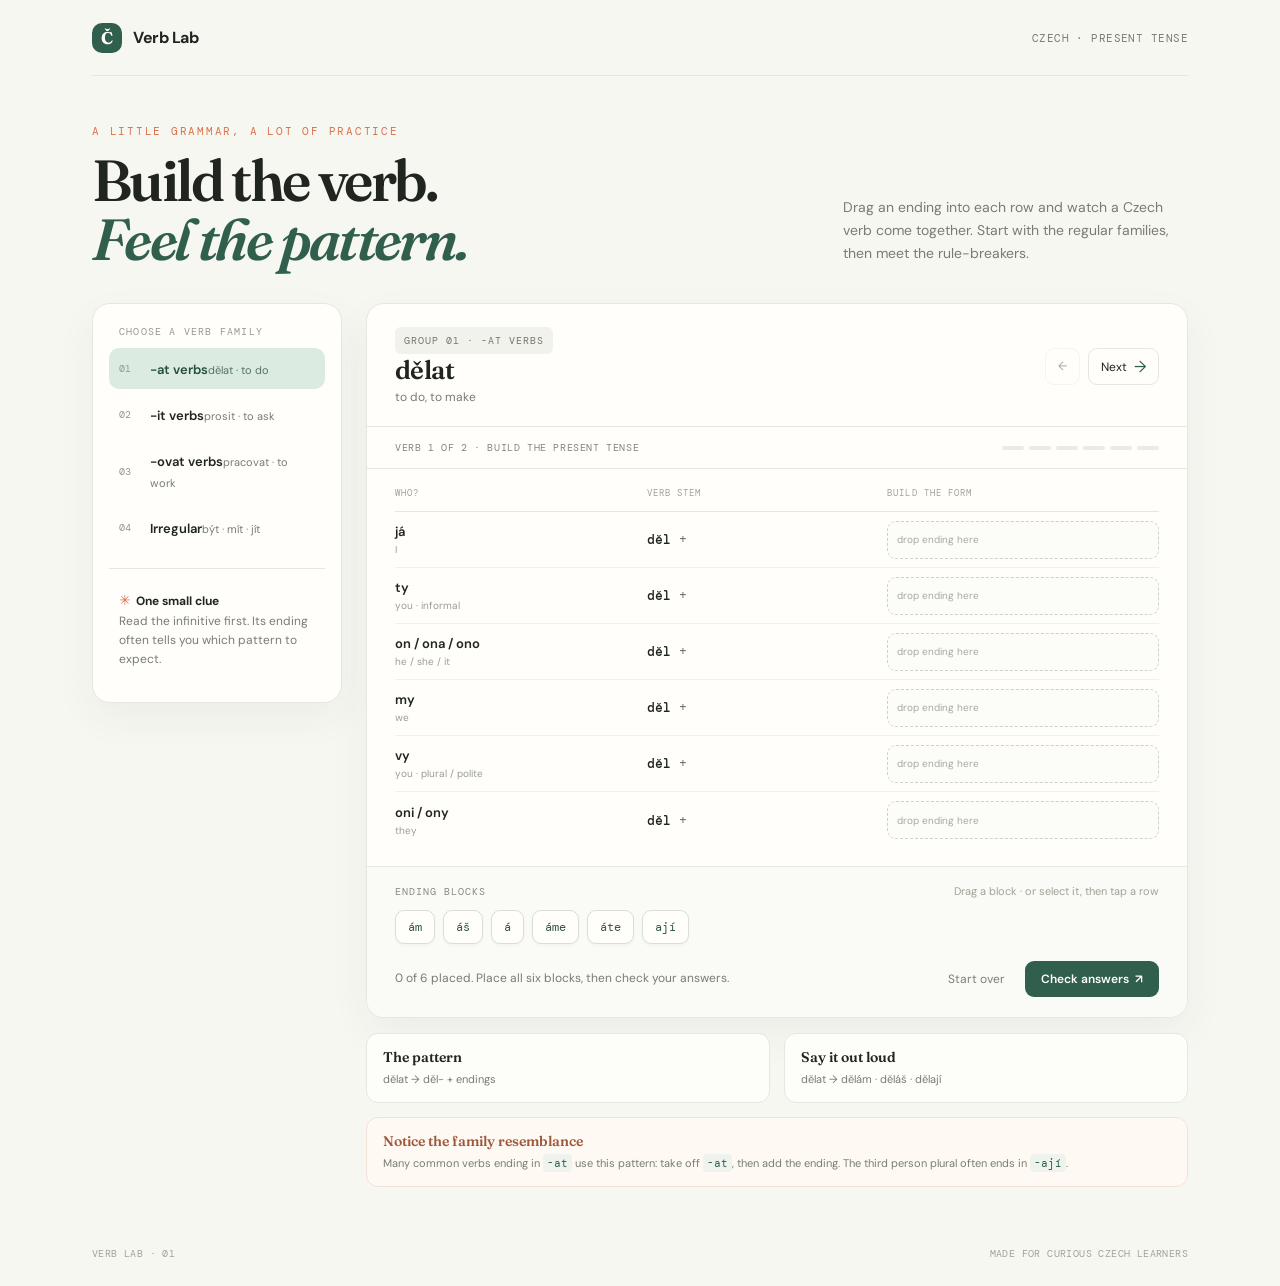
==== index.html @ 91a4bc8f "Add interactive Czech verb lab" ====
<!doctype html>
<html lang="en">
<head>
<meta charset="utf-8" />
<meta name="viewport" content="width=device-width, initial-scale=1" />
<meta name="description" content="Learn Czech verb conjugation by matching movable endings to their verbs." />
<title>Czech Verb Lab — Build the verb</title>
<style>
@import url('https://fonts.googleapis.com/css2?family=DM+Mono:wght@400;500&family=DM+Sans:wght@400;500;600;700&family=Fraunces:opsz,wght@9..144,600;9..144,700&display=swap');
:root{--ink:#202520;--muted:#777d73;--paper:#f7f7f1;--white:#fffefa;--line:#e6e8df;--green:#315f4d;--green2:#dcebe1;--orange:#d9724e;--orange-light:#f7e6dc;--yellow:#f1c56a;--shadow:0 15px 40px #24382a0d;--mono:'DM Mono',monospace;--sans:'DM Sans',sans-serif;--serif:'Fraunces',serif}
*{box-sizing:border-box}body{margin:0;background:var(--paper);color:var(--ink);font-family:var(--sans);min-height:100vh}button{font:inherit;color:inherit}.shell{max-width:1180px;margin:auto;padding:0 42px}.topbar{height:76px;border-bottom:1px solid var(--line);display:flex;align-items:center;justify-content:space-between}.brand{display:flex;align-items:center;gap:11px;font-weight:700;letter-spacing:-.03em}.brand-mark{width:30px;height:30px;border-radius:10px;background:var(--green);color:#fff;display:grid;place-items:center;font-family:var(--serif);font-size:17px}.topnote{font:11px var(--mono);color:var(--muted);letter-spacing:.04em}.hero{padding:48px 0 34px;display:flex;align-items:end;justify-content:space-between;gap:36px}.eyebrow{color:var(--orange);font:11px var(--mono);text-transform:uppercase;letter-spacing:.16em;margin:0 0 13px}.hero h1{font:600 clamp(36px,5vw,58px)/1.02 var(--serif);letter-spacing:-.045em;margin:0;max-width:620px}.hero h1 em{color:var(--green);font-style:italic}.hero-copy{color:var(--muted);line-height:1.65;max-width:345px;margin:0 0 4px;font-size:14px}.workspace{display:grid;grid-template-columns:250px minmax(0,1fr);gap:24px;padding-bottom:60px}.sidebar,.practice{background:var(--white);border:1px solid var(--line);border-radius:18px;box-shadow:var(--shadow)}.sidebar{padding:21px 16px;align-self:start}.section-label{font:10px var(--mono);text-transform:uppercase;letter-spacing:.12em;color:#969a90;padding:0 10px;margin:0 0 10px}.group-list{display:grid;gap:5px}.group-btn{border:0;background:transparent;text-align:left;padding:10px;border-radius:10px;display:flex;gap:11px;align-items:center;cursor:pointer;transition:.18s}.group-btn:hover{background:#f5f6f0}.group-btn.active{background:var(--green2);color:#254d3b}.group-index{font:10px var(--mono);color:#92988d;width:20px}.group-title{font-size:13px;font-weight:600}.group-sub{font-size:11px;color:var(--muted);margin-top:2px}.group-btn.active .group-sub{color:#557565}.side-rule{height:1px;background:var(--line);margin:20px 0}.side-tip{padding:0 10px;color:var(--muted);font-size:12px;line-height:1.6}.side-tip strong{color:var(--ink)}.side-tip .tip-icon{font-size:14px;color:var(--orange);margin-right:5px}.practice{overflow:hidden}.practice-head{padding:23px 28px 21px;border-bottom:1px solid var(--line);display:flex;align-items:center;justify-content:space-between;gap:20px}.verb-meta{display:flex;align-items:center;gap:11px}.verb-pill{font:10px var(--mono);text-transform:uppercase;letter-spacing:.1em;background:#f2f2ec;padding:7px 9px;border-radius:6px;color:#71786c}.verb-title{font:600 26px var(--serif);letter-spacing:-.02em}.verb-gloss{color:var(--muted);font-size:12px;margin-top:3px}.verb-buttons{display:flex;gap:8px}.icon-btn{height:37px;padding:0 12px;border:1px solid var(--line);background:transparent;border-radius:9px;cursor:pointer;font-size:12px;transition:.16s}.icon-btn:hover{border-color:#afb9ac;background:#fbfcf7}.icon-btn .arrow{font-size:16px;vertical-align:-1px;margin-left:4px;color:var(--green)}.progress-row{padding:14px 28px;display:flex;align-items:center;justify-content:space-between;border-bottom:1px solid var(--line)}.progress-copy{font:10px var(--mono);color:#82877d;letter-spacing:.06em;text-transform:uppercase}.progress{display:flex;gap:5px}.progress i{width:22px;height:4px;border-radius:4px;background:#e9ebe4}.progress i.done{background:#6b9a7b}.table-area{padding:5px 28px 18px}.table-head,.conj-row{display:grid;grid-template-columns:1.05fr 1fr 1.2fr;align-items:center;gap:14px}.table-head{height:38px;font:9px var(--mono);text-transform:uppercase;letter-spacing:.12em;color:#a0a398;border-bottom:1px solid var(--line)}.conj-row{min-height:56px;border-bottom:1px solid #f0f1eb}.conj-row:last-child{border-bottom:0}.pronoun{font-size:13px;font-weight:600}.pronoun small{display:block;font-size:10px;color:#9a9e93;font-weight:400;margin-top:3px}.stem{font:13px var(--mono);color:#6d766c}.stem b{color:var(--ink);font-weight:500}.dropzone{height:38px;min-width:112px;border:1px dashed #cdd3c9;border-radius:9px;display:flex;align-items:center;padding:0 9px;gap:1px;transition:.16s;background:#fcfcf8}.dropzone.hover{background:#eef5ef;border-color:var(--green);border-style:solid}.dropzone.filled{border-style:solid;background:#edf4ee;border-color:#b7cdbb}.dropzone.right{background:#e9f4e9;border-color:#80ad87}.dropzone.wrong{background:#fff0e9;border-color:#d98b70;animation:shake .22s}@keyframes shake{25%{transform:translateX(-3px)}75%{transform:translateX(3px)}}.dropzone .answer{font:13px var(--mono);color:var(--green);white-space:nowrap}.dropzone .hint{font-size:10px;color:#a6aa9f}.dropzone .prefix{font:13px var(--mono);color:#6d766c}.tile-area{padding:17px 28px 20px;background:#fafaf6;border-top:1px solid var(--line)}.tile-head{display:flex;justify-content:space-between;align-items:center;margin-bottom:12px}.tile-title{font:10px var(--mono);letter-spacing:.1em;text-transform:uppercase;color:#858a80}.tile-instruction{font-size:11px;color:#a0a398}.tiles{display:flex;flex-wrap:wrap;gap:8px}.tile{border:1px solid #d9dfd5;background:var(--white);border-radius:9px;padding:8px 12px;font:12px var(--mono);color:#365845;cursor:grab;box-shadow:0 2px 3px #283b2808;transition:transform .15s,border .15s,background .15s;user-select:none;touch-action:manipulation}.tile:hover{transform:translateY(-2px);border-color:#9bb59f}.tile:active{cursor:grabbing}.tile.selected{outline:2px solid var(--green);outline-offset:2px}.tile.used{opacity:.3;cursor:default;transform:none}.controls{display:flex;align-items:center;justify-content:space-between;gap:15px;margin-top:17px}.status{font-size:12px;color:var(--muted);min-height:18px}.status.good{color:#39744c}.status.bad{color:#bc6547}.control-buttons{display:flex;gap:8px}.text-btn{border:0;background:transparent;padding:9px 12px;color:#7a8076;font-size:12px;cursor:pointer}.text-btn:hover{color:var(--ink)}.primary-btn{border:0;background:var(--green);color:white;padding:10px 16px;border-radius:9px;font-size:12px;font-weight:600;cursor:pointer;transition:.16s}.primary-btn:hover{background:#254d3b;transform:translateY(-1px)}.lesson{display:grid;grid-template-columns:1fr 1fr;gap:14px;margin-top:15px}.lesson-card{border:1px solid var(--line);border-radius:12px;padding:14px 16px;background:#fdfdf9}.lesson-card h3{font:600 14px var(--serif);margin:0 0 5px}.lesson-card p{font-size:11px;line-height:1.55;color:var(--muted);margin:0}.lesson-card code{font:11px var(--mono);color:var(--green);background:#eef3ed;padding:2px 4px;border-radius:4px}.lesson-card.wide{grid-column:1/-1;background:#fff9f4;border-color:#f1e2d7}.lesson-card.wide h3{color:#9e593c}.footer{padding:0 0 26px;display:flex;justify-content:space-between;color:#a0a398;font:10px var(--mono);letter-spacing:.04em}.toast{position:fixed;bottom:22px;left:50%;transform:translate(-50%,20px);background:#263b2e;color:white;border-radius:10px;padding:12px 16px;font-size:12px;opacity:0;pointer-events:none;transition:.22s;box-shadow:0 8px 25px #17231b25}.toast.show{opacity:1;transform:translate(-50%,0)}
@media(max-width:850px){.shell{padding:0 22px}.workspace{grid-template-columns:1fr}.sidebar{padding:14px 14px}.group-list{grid-template-columns:repeat(4,1fr)}.group-btn{padding:9px 7px;gap:6px}.group-index{display:none}.side-rule,.side-tip{display:none}.practice-head{padding:20px}.table-area,.tile-area{padding-left:20px;padding-right:20px}.hero{padding-top:38px}.hero-copy{max-width:260px}}
@media(max-width:580px){.shell{padding:0 14px}.topbar{height:62px}.topnote{font-size:9px}.hero{display:block;padding:34px 0 25px}.hero h1{font-size:43px}.hero-copy{margin-top:14px}.group-list{grid-template-columns:repeat(2,1fr)}.group-btn{border:1px solid var(--line);}.group-btn.active{border-color:#b6cbb9}.practice-head{align-items:flex-start;padding:17px 15px}.verb-title{font-size:22px}.verb-buttons{gap:5px}.icon-btn{padding:0 9px;font-size:11px}.progress-row{padding:12px 16px}.table-area{padding:0 13px 12px}.table-head,.conj-row{grid-template-columns:.85fr .75fr 1.15fr;gap:7px}.table-head{font-size:8px}.conj-row{min-height:53px}.pronoun{font-size:12px}.pronoun small{font-size:9px}.stem,.dropzone .prefix,.dropzone .answer{font-size:11px}.dropzone{min-width:0;height:35px;padding:0 6px}.tile-area{padding:14px 14px 17px}.tile-instruction{display:none}.tile{padding:8px 9px}.controls{align-items:flex-start;flex-direction:column}.control-buttons{width:100%;justify-content:flex-end}.lesson{grid-template-columns:1fr}.lesson-card.wide{grid-column:auto}.footer{font-size:9px}}
</style>
</head>
<body>
<div class="shell">
<header class="topbar"><div class="brand"><span class="brand-mark">Č</span><span>Verb Lab</span></div><div class="topnote">CZECH · PRESENT TENSE</div></header>
<main>
<section class="hero"><div><p class="eyebrow">A little grammar, a lot of practice</p><h1>Build the verb.<br><em>Feel the pattern.</em></h1></div><p class="hero-copy">Drag an ending into each row and watch a Czech verb come together. Start with the regular families, then meet the rule-breakers.</p></section>
<section class="workspace" aria-label="Czech verb practice">
<aside class="sidebar"><p class="section-label">Choose a verb family</p><nav class="group-list" id="groupList" aria-label="Verb groups"></nav><div class="side-rule"></div><p class="side-tip"><span class="tip-icon">✳</span><strong>One small clue</strong><br>Read the infinitive first. Its ending often tells you which pattern to expect.</p></aside>
<div>
<article class="practice">
<div class="practice-head"><div class="verb-meta"><div><div class="verb-pill" id="verbGroup">Group 01 · -at</div><div class="verb-title" id="verbTitle">dělat</div><div class="verb-gloss" id="verbGloss">to do, to make</div></div></div><div class="verb-buttons"><button class="icon-btn" id="prevVerb" aria-label="Previous verb">←</button><button class="icon-btn" id="nextVerb" aria-label="Next verb">Next <span class="arrow">→</span></button></div></div>
<div class="progress-row"><span class="progress-copy" id="roundLabel">Verb 1 of 2 · build the present tense</span><span class="progress" id="progress" aria-label="Row progress"></span></div>
<div class="table-area"><div class="table-head"><span>Who?</span><span>Verb stem</span><span>Build the form</span></div><div id="rows" role="list"></div></div>
<div class="tile-area"><div class="tile-head"><span class="tile-title">Ending blocks</span><span class="tile-instruction">Drag a block · or select it, then tap a row</span></div><div class="tiles" id="tiles" aria-label="Available verb endings"></div><div class="controls"><div class="status" id="status" aria-live="polite">Place all six blocks, then check your answers.</div><div class="control-buttons"><button class="text-btn" id="resetBtn">Start over</button><button class="primary-btn" id="checkBtn">Check answers&nbsp; ↗</button></div></div></div>
</article>
<div class="lesson" id="lesson"></div>
</div>
</section>
</main>
<footer class="footer"><span>VERB LAB · 01</span><span>MADE FOR CURIOUS CZECH LEARNERS</span></footer>
</div><div class="toast" id="toast" role="status"></div>
<script>
const people=[['já','I'],['ty','you · informal'],['on / ona / ono','he / she / it'],['my','we'],['vy','you · plural / polite'],['oni / ony','they']];
const groups=[
{id:'at',title:'-at verbs',sub:'dělat · to do',verbs:[{inf:'dělat',gloss:'to do, to make',stem:'děl',ending:['ám','áš','á','áme','áte','ají'],pattern:'dělat → děl- + endings',note:'Many common verbs ending in <code>-at</code> use this pattern: take off <code>-at</code>, then add the ending. The third person plural often ends in <code>-ají</code>.',example:'dělat → dělám · děláš · dělají'},{inf:'volat',gloss:'to call',stem:'vol',ending:['ám','áš','á','áme','áte','ají'],pattern:'volat → vol- + endings',note:'This common <code>-at</code> pattern appears in verbs such as <code>dělat</code> and <code>volat</code>. Remove <code>-at</code>, then add the personal ending.',example:'volat → volám · voláš · volá · voláme · voláte · volají'}]},
{id:'it',title:'-it verbs',sub:'prosit · to ask',verbs:[{inf:'prosit',gloss:'to ask, to beg',stem:'pros',ending:['ím','íš','í','íme','íte','í'],pattern:'prosit → pros- + endings',note:'For many <code>-it</code> verbs, remove <code>-it</code> and add <code>-ím, -íš, -í…</code>. The <code>on/ona</code> and <code>oni/ony</code> forms can sound alike.',example:'prosit → prosím · prosíš · prosí'}]},
{id:'ovat',title:'-ovat verbs',sub:'pracovat · to work',verbs:[{inf:'pracovat',gloss:'to work',stem:'prac',ending:['uji','uješ','uje','ujeme','ujete','ují'],pattern:'pracovat → prac- + endings',note:'For verbs ending in <code>-ovat</code>, remove that ending. The present tense has a <code>uj</code> sound: <code>pracuji, pracuješ…</code>.',example:'pracovat → pracuji · pracuješ · pracují'}]},
{id:'irregular',title:'Irregular',sub:'být · mít · jít',verbs:[{inf:'být',gloss:'to be',stem:'',ending:['jsem','jsi','je','jsme','jste','jsou'],pattern:'být → learn each form',note:'<code>Být</code> is highly irregular. There is no regular stem to attach endings to, so learn these forms as a set. In everyday speech, <code>já jsem</code> is often shortened to <code>jsem</code>.',example:'být → jsem · jsi · je · jsme · jste · jsou'},{inf:'mít',gloss:'to have',stem:'m',ending:['ám','áš','á','áme','áte','ají'],pattern:'mít → m- + endings',note:'<code>Mít</code> keeps the short stem <code>m-</code> and uses the familiar <code>-ám</code> endings. It is irregular in relation to its infinitive, but the present forms are wonderfully regular.',example:'mít → mám · máš · má · máme · máte · mají'},{inf:'jít',gloss:'to go · on foot',stem:'',ending:['jdu','jdeš','jde','jdeme','jdete','jdou'],pattern:'jít → learn the jd- stem',note:'<code>Jít</code> has a special <code>jd-</code> stem in most present forms; <code>já jdu</code> changes it further. Remember the pattern as a whole.',example:'jít → jdu · jdeš · jde · jdeme · jdete · jdou'}]}
];
let groupIndex=0,verbIndex=0,chosen=null,placed=Array(6).fill(null),checked=false;
const $=id=>document.getElementById(id);function current(){return groups[groupIndex].verbs[verbIndex]}
function toast(msg){const t=$('toast');t.textContent=msg;t.classList.add('show');setTimeout(()=>t.classList.remove('show'),1500)}
function renderGroups(){$('groupList').innerHTML=groups.map((g,i)=>`<button class="group-btn ${i===groupIndex?'active':''}" data-group="${i}" aria-current="${i===groupIndex?'page':'false'}"><span class="group-index">0${i+1}</span><span><span class="group-title">${g.title}</span><span class="group-sub">${g.sub}</span></span></button>`).join('');document.querySelectorAll('.group-btn').forEach(b=>b.onclick=()=>{groupIndex=+b.dataset.group;verbIndex=0;reset();render()})}
function render(){const g=groups[groupIndex],v=current();renderGroups();$('verbGroup').textContent=`Group 0${groupIndex+1} · ${g.title}`;$('verbTitle').textContent=v.inf;$('verbGloss').textContent=v.gloss;$('roundLabel').textContent=`Verb ${verbIndex+1} of ${g.verbs.length} · build the present tense`;
$('rows').innerHTML=people.map((p,i)=>`<div class="conj-row" role="listitem"><div class="pronoun">${p[0]}<small>${p[1]}</small></div><div class="stem">${v.stem?`<b>${v.stem}</b> +`:''}</div><div class="dropzone ${placed[i]!==null?'filled':''} ${checked?(placed[i]===i?'right':'wrong'):''}" data-row="${i}" tabindex="0" role="button" aria-label="${p[0]} conjugation ending drop zone">${placed[i]!==null?`<span class="prefix">${v.stem}</span><span class="answer">${v.ending[placed[i]]}</span>`:'<span class="hint">drop ending here</span>'}</div></div>`).join('');
const shuffled=Array.from({length:6},(_,i)=>i).sort((a,b)=>a-b);$('tiles').innerHTML=shuffled.map(i=>`<button class="tile ${placed.includes(i)?'used':''} ${chosen===i?'selected':''}" draggable="${!placed.includes(i)}" data-tile="${i}" aria-pressed="${chosen===i}">${v.ending[i]}</button>`).join('');
const done=placed.filter(x=>x!==null).length;$('progress').innerHTML=people.map((_,i)=>`<i class="${placed[i]!==null?'done':''}"></i>`).join('');$('status').className='status'+(checked?' good':'');$('status').textContent=checked?'Beautifully done — you’ve got the pattern.':`${done} of 6 placed. Place all six blocks, then check your answers.`;
$('lesson').innerHTML=`<div class="lesson-card"><h3>The pattern</h3><p>${v.pattern}</p></div><div class="lesson-card"><h3>Say it out loud</h3><p>${v.example}</p></div>${groupIndex===3?`<div class="lesson-card wide"><h3>A little irregular magic</h3><p>${v.note}</p></div>`:`<div class="lesson-card wide"><h3>Notice the family resemblance</h3><p>${v.note}</p></div>`}`;
$('prevVerb').disabled=verbIndex===0;$('nextVerb').disabled=verbIndex===g.verbs.length-1;$('prevVerb').style.opacity=verbIndex===0?'.4':'1';$('nextVerb').style.opacity=verbIndex===g.verbs.length-1?'.4':'1';bind()}
function bind(){document.querySelectorAll('.tile').forEach(t=>{t.onclick=()=>{const id=+t.dataset.tile;if(placed.includes(id))return;chosen=chosen===id?null:id;render()};t.ondragstart=e=>{if(placed.includes(+t.dataset.tile)){e.preventDefault();return}e.dataTransfer.setData('text/plain',t.dataset.tile);e.dataTransfer.effectAllowed='move'}});document.querySelectorAll('.dropzone').forEach(z=>{z.ondragover=e=>{e.preventDefault();z.classList.add('hover')};z.ondragleave=()=>z.classList.remove('hover');z.ondrop=e=>{e.preventDefault();z.classList.remove('hover');place(+z.dataset.row,+e.dataTransfer.getData('text/plain'))};z.onclick=()=>{let row=+z.dataset.row;if(chosen!==null){place(row,chosen);return}if(placed[row]!==null){placed[row]=null;checked=false;render()}};z.onkeydown=e=>{if((e.key==='Enter'||e.key===' ')&&chosen!==null){e.preventDefault();place(+z.dataset.row,chosen)}}})}
function place(row,id){if(placed.includes(id))return;placed[row]=id;chosen=null;checked=false;render()}
function reset(){placed=Array(6).fill(null);chosen=null;checked=false}
$('checkBtn').onclick=()=>{if(placed.some(x=>x===null)){$('status').className='status bad';$('status').textContent='A few rows are still waiting for an ending.';return}checked=true;const count=placed.filter((x,i)=>x===i).length;render();if(count===6){$('status').textContent='All six are correct — výborně!';$('status').className='status good';toast('Výborně! Beautifully done.')}else{$('status').textContent=`${count} of 6 correct. Tap a filled row to clear it and try again.`;$('status').className='status bad'}};
$('resetBtn').onclick=()=>{reset();render()};$('prevVerb').onclick=()=>{if(verbIndex>0){verbIndex--;reset();render()}};$('nextVerb').onclick=()=>{if(verbIndex<groups[groupIndex].verbs.length-1){verbIndex++;reset();render()}};render();
</script>
</body></html>
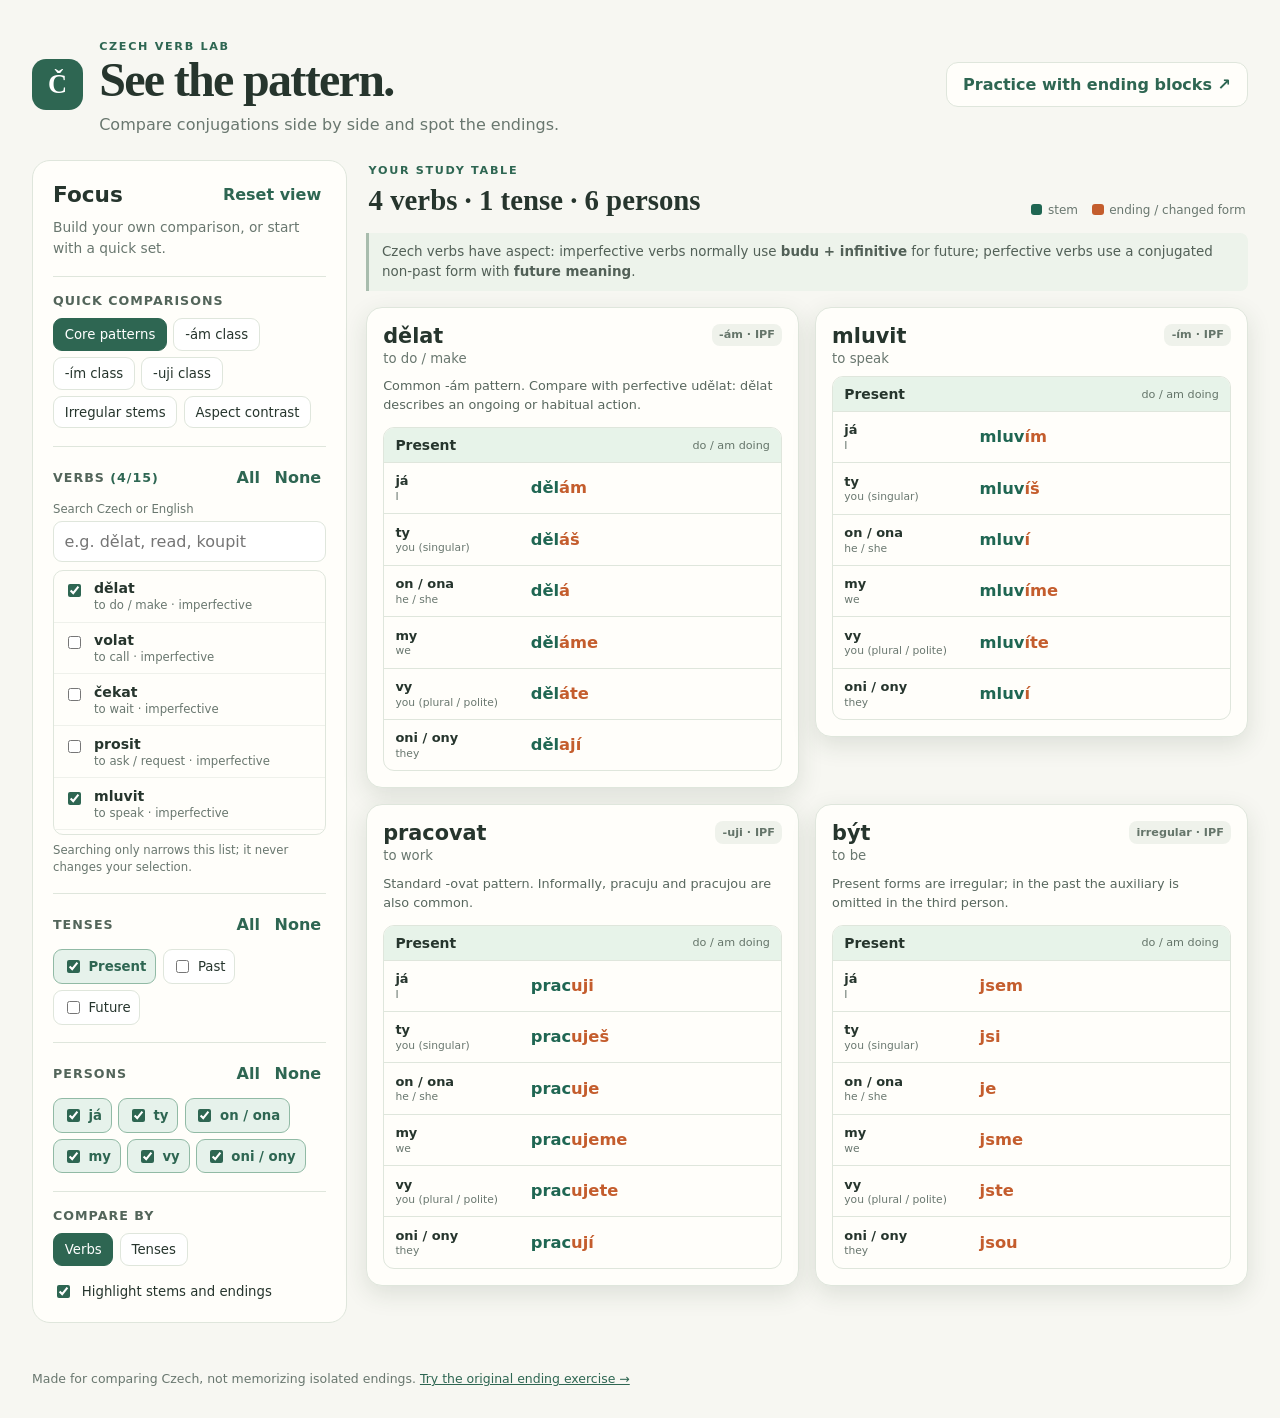
==== commit 19f710e9: "Make configurable conjugation comparisons the main Czech Verb Lab view" ====
--- a/index.html
+++ b/index.html
@@ -1,60 +1,103 @@
 <!doctype html>
 <html lang="en">
 <head>
-<meta charset="utf-8" />
-<meta name="viewport" content="width=device-width, initial-scale=1" />
-<meta name="description" content="Learn Czech verb conjugation by matching movable endings to their verbs." />
-<title>Czech Verb Lab — Build the verb</title>
-<style>
-@import url('https://fonts.googleapis.com/css2?family=DM+Mono:wght@400;500&family=DM+Sans:wght@400;500;600;700&family=Fraunces:opsz,wght@9..144,600;9..144,700&display=swap');
-:root{--ink:#202520;--muted:#777d73;--paper:#f7f7f1;--white:#fffefa;--line:#e6e8df;--green:#315f4d;--green2:#dcebe1;--orange:#d9724e;--orange-light:#f7e6dc;--yellow:#f1c56a;--shadow:0 15px 40px #24382a0d;--mono:'DM Mono',monospace;--sans:'DM Sans',sans-serif;--serif:'Fraunces',serif}
-*{box-sizing:border-box}body{margin:0;background:var(--paper);color:var(--ink);font-family:var(--sans);min-height:100vh}button{font:inherit;color:inherit}.shell{max-width:1180px;margin:auto;padding:0 42px}.topbar{height:76px;border-bottom:1px solid var(--line);display:flex;align-items:center;justify-content:space-between}.brand{display:flex;align-items:center;gap:11px;font-weight:700;letter-spacing:-.03em}.brand-mark{width:30px;height:30px;border-radius:10px;background:var(--green);color:#fff;display:grid;place-items:center;font-family:var(--serif);font-size:17px}.topnote{font:11px var(--mono);color:var(--muted);letter-spacing:.04em}.hero{padding:48px 0 34px;display:flex;align-items:end;justify-content:space-between;gap:36px}.eyebrow{color:var(--orange);font:11px var(--mono);text-transform:uppercase;letter-spacing:.16em;margin:0 0 13px}.hero h1{font:600 clamp(36px,5vw,58px)/1.02 var(--serif);letter-spacing:-.045em;margin:0;max-width:620px}.hero h1 em{color:var(--green);font-style:italic}.hero-copy{color:var(--muted);line-height:1.65;max-width:345px;margin:0 0 4px;font-size:14px}.workspace{display:grid;grid-template-columns:250px minmax(0,1fr);gap:24px;padding-bottom:60px}.sidebar,.practice{background:var(--white);border:1px solid var(--line);border-radius:18px;box-shadow:var(--shadow)}.sidebar{padding:21px 16px;align-self:start}.section-label{font:10px var(--mono);text-transform:uppercase;letter-spacing:.12em;color:#969a90;padding:0 10px;margin:0 0 10px}.group-list{display:grid;gap:5px}.group-btn{border:0;background:transparent;text-align:left;padding:10px;border-radius:10px;display:flex;gap:11px;align-items:center;cursor:pointer;transition:.18s}.group-btn:hover{background:#f5f6f0}.group-btn.active{background:var(--green2);color:#254d3b}.group-index{font:10px var(--mono);color:#92988d;width:20px}.group-title{font-size:13px;font-weight:600}.group-sub{font-size:11px;color:var(--muted);margin-top:2px}.group-btn.active .group-sub{color:#557565}.side-rule{height:1px;background:var(--line);margin:20px 0}.side-tip{padding:0 10px;color:var(--muted);font-size:12px;line-height:1.6}.side-tip strong{color:var(--ink)}.side-tip .tip-icon{font-size:14px;color:var(--orange);margin-right:5px}.practice{overflow:hidden}.practice-head{padding:23px 28px 21px;border-bottom:1px solid var(--line);display:flex;align-items:center;justify-content:space-between;gap:20px}.verb-meta{display:flex;align-items:center;gap:11px}.verb-pill{font:10px var(--mono);text-transform:uppercase;letter-spacing:.1em;background:#f2f2ec;padding:7px 9px;border-radius:6px;color:#71786c}.verb-title{font:600 26px var(--serif);letter-spacing:-.02em}.verb-gloss{color:var(--muted);font-size:12px;margin-top:3px}.verb-buttons{display:flex;gap:8px}.icon-btn{height:37px;padding:0 12px;border:1px solid var(--line);background:transparent;border-radius:9px;cursor:pointer;font-size:12px;transition:.16s}.icon-btn:hover{border-color:#afb9ac;background:#fbfcf7}.icon-btn .arrow{font-size:16px;vertical-align:-1px;margin-left:4px;color:var(--green)}.progress-row{padding:14px 28px;display:flex;align-items:center;justify-content:space-between;border-bottom:1px solid var(--line)}.progress-copy{font:10px var(--mono);color:#82877d;letter-spacing:.06em;text-transform:uppercase}.progress{display:flex;gap:5px}.progress i{width:22px;height:4px;border-radius:4px;background:#e9ebe4}.progress i.done{background:#6b9a7b}.table-area{padding:5px 28px 18px}.table-head,.conj-row{display:grid;grid-template-columns:1.05fr 1fr 1.2fr;align-items:center;gap:14px}.table-head{height:38px;font:9px var(--mono);text-transform:uppercase;letter-spacing:.12em;color:#a0a398;border-bottom:1px solid var(--line)}.conj-row{min-height:56px;border-bottom:1px solid #f0f1eb}.conj-row:last-child{border-bottom:0}.pronoun{font-size:13px;font-weight:600}.pronoun small{display:block;font-size:10px;color:#9a9e93;font-weight:400;margin-top:3px}.stem{font:13px var(--mono);color:#6d766c}.stem b{color:var(--ink);font-weight:500}.dropzone{height:38px;min-width:112px;border:1px dashed #cdd3c9;border-radius:9px;display:flex;align-items:center;padding:0 9px;gap:1px;transition:.16s;background:#fcfcf8}.dropzone.hover{background:#eef5ef;border-color:var(--green);border-style:solid}.dropzone.filled{border-style:solid;background:#edf4ee;border-color:#b7cdbb}.dropzone.right{background:#e9f4e9;border-color:#80ad87}.dropzone.wrong{background:#fff0e9;border-color:#d98b70;animation:shake .22s}@keyframes shake{25%{transform:translateX(-3px)}75%{transform:translateX(3px)}}.dropzone .answer{font:13px var(--mono);color:var(--green);white-space:nowrap}.dropzone .hint{font-size:10px;color:#a6aa9f}.dropzone .prefix{font:13px var(--mono);color:#6d766c}.tile-area{padding:17px 28px 20px;background:#fafaf6;border-top:1px solid var(--line)}.tile-head{display:flex;justify-content:space-between;align-items:center;margin-bottom:12px}.tile-title{font:10px var(--mono);letter-spacing:.1em;text-transform:uppercase;color:#858a80}.tile-instruction{font-size:11px;color:#a0a398}.tiles{display:flex;flex-wrap:wrap;gap:8px}.tile{border:1px solid #d9dfd5;background:var(--white);border-radius:9px;padding:8px 12px;font:12px var(--mono);color:#365845;cursor:grab;box-shadow:0 2px 3px #283b2808;transition:transform .15s,border .15s,background .15s;user-select:none;touch-action:manipulation}.tile:hover{transform:translateY(-2px);border-color:#9bb59f}.tile:active{cursor:grabbing}.tile.selected{outline:2px solid var(--green);outline-offset:2px}.tile.used{opacity:.3;cursor:default;transform:none}.controls{display:flex;align-items:center;justify-content:space-between;gap:15px;margin-top:17px}.status{font-size:12px;color:var(--muted);min-height:18px}.status.good{color:#39744c}.status.bad{color:#bc6547}.control-buttons{display:flex;gap:8px}.text-btn{border:0;background:transparent;padding:9px 12px;color:#7a8076;font-size:12px;cursor:pointer}.text-btn:hover{color:var(--ink)}.primary-btn{border:0;background:var(--green);color:white;padding:10px 16px;border-radius:9px;font-size:12px;font-weight:600;cursor:pointer;transition:.16s}.primary-btn:hover{background:#254d3b;transform:translateY(-1px)}.lesson{display:grid;grid-template-columns:1fr 1fr;gap:14px;margin-top:15px}.lesson-card{border:1px solid var(--line);border-radius:12px;padding:14px 16px;background:#fdfdf9}.lesson-card h3{font:600 14px var(--serif);margin:0 0 5px}.lesson-card p{font-size:11px;line-height:1.55;color:var(--muted);margin:0}.lesson-card code{font:11px var(--mono);color:var(--green);background:#eef3ed;padding:2px 4px;border-radius:4px}.lesson-card.wide{grid-column:1/-1;background:#fff9f4;border-color:#f1e2d7}.lesson-card.wide h3{color:#9e593c}.footer{padding:0 0 26px;display:flex;justify-content:space-between;color:#a0a398;font:10px var(--mono);letter-spacing:.04em}.toast{position:fixed;bottom:22px;left:50%;transform:translate(-50%,20px);background:#263b2e;color:white;border-radius:10px;padding:12px 16px;font-size:12px;opacity:0;pointer-events:none;transition:.22s;box-shadow:0 8px 25px #17231b25}.toast.show{opacity:1;transform:translate(-50%,0)}
-@media(max-width:850px){.shell{padding:0 22px}.workspace{grid-template-columns:1fr}.sidebar{padding:14px 14px}.group-list{grid-template-columns:repeat(4,1fr)}.group-btn{padding:9px 7px;gap:6px}.group-index{display:none}.side-rule,.side-tip{display:none}.practice-head{padding:20px}.table-area,.tile-area{padding-left:20px;padding-right:20px}.hero{padding-top:38px}.hero-copy{max-width:260px}}
-@media(max-width:580px){.shell{padding:0 14px}.topbar{height:62px}.topnote{font-size:9px}.hero{display:block;padding:34px 0 25px}.hero h1{font-size:43px}.hero-copy{margin-top:14px}.group-list{grid-template-columns:repeat(2,1fr)}.group-btn{border:1px solid var(--line);}.group-btn.active{border-color:#b6cbb9}.practice-head{align-items:flex-start;padding:17px 15px}.verb-title{font-size:22px}.verb-buttons{gap:5px}.icon-btn{padding:0 9px;font-size:11px}.progress-row{padding:12px 16px}.table-area{padding:0 13px 12px}.table-head,.conj-row{grid-template-columns:.85fr .75fr 1.15fr;gap:7px}.table-head{font-size:8px}.conj-row{min-height:53px}.pronoun{font-size:12px}.pronoun small{font-size:9px}.stem,.dropzone .prefix,.dropzone .answer{font-size:11px}.dropzone{min-width:0;height:35px;padding:0 6px}.tile-area{padding:14px 14px 17px}.tile-instruction{display:none}.tile{padding:8px 9px}.controls{align-items:flex-start;flex-direction:column}.control-buttons{width:100%;justify-content:flex-end}.lesson{grid-template-columns:1fr}.lesson-card.wide{grid-column:auto}.footer{font-size:9px}}
-</style>
+  <meta charset="utf-8">
+  <meta name="viewport" content="width=device-width, initial-scale=1">
+  <meta name="description" content="Compare Czech verb conjugations across verbs, tenses and persons, with highlighted endings and aspect-aware tables.">
+  <title>Czech Verb Lab — Conjugation tables</title>
+  <link rel="stylesheet" href="styles.css">
+  <script src="verbs.js" defer></script>
+  <script src="app.js" defer></script>
 </head>
 <body>
-<div class="shell">
-<header class="topbar"><div class="brand"><span class="brand-mark">Č</span><span>Verb Lab</span></div><div class="topnote">CZECH · PRESENT TENSE</div></header>
-<main>
-<section class="hero"><div><p class="eyebrow">A little grammar, a lot of practice</p><h1>Build the verb.<br><em>Feel the pattern.</em></h1></div><p class="hero-copy">Drag an ending into each row and watch a Czech verb come together. Start with the regular families, then meet the rule-breakers.</p></section>
-<section class="workspace" aria-label="Czech verb practice">
-<aside class="sidebar"><p class="section-label">Choose a verb family</p><nav class="group-list" id="groupList" aria-label="Verb groups"></nav><div class="side-rule"></div><p class="side-tip"><span class="tip-icon">✳</span><strong>One small clue</strong><br>Read the infinitive first. Its ending often tells you which pattern to expect.</p></aside>
-<div>
-<article class="practice">
-<div class="practice-head"><div class="verb-meta"><div><div class="verb-pill" id="verbGroup">Group 01 · -at</div><div class="verb-title" id="verbTitle">dělat</div><div class="verb-gloss" id="verbGloss">to do, to make</div></div></div><div class="verb-buttons"><button class="icon-btn" id="prevVerb" aria-label="Previous verb">←</button><button class="icon-btn" id="nextVerb" aria-label="Next verb">Next <span class="arrow">→</span></button></div></div>
-<div class="progress-row"><span class="progress-copy" id="roundLabel">Verb 1 of 2 · build the present tense</span><span class="progress" id="progress" aria-label="Row progress"></span></div>
-<div class="table-area"><div class="table-head"><span>Who?</span><span>Verb stem</span><span>Build the form</span></div><div id="rows" role="list"></div></div>
-<div class="tile-area"><div class="tile-head"><span class="tile-title">Ending blocks</span><span class="tile-instruction">Drag a block · or select it, then tap a row</span></div><div class="tiles" id="tiles" aria-label="Available verb endings"></div><div class="controls"><div class="status" id="status" aria-live="polite">Place all six blocks, then check your answers.</div><div class="control-buttons"><button class="text-btn" id="resetBtn">Start over</button><button class="primary-btn" id="checkBtn">Check answers&nbsp; ↗</button></div></div></div>
-</article>
-<div class="lesson" id="lesson"></div>
-</div>
-</section>
-</main>
-<footer class="footer"><span>VERB LAB · 01</span><span>MADE FOR CURIOUS CZECH LEARNERS</span></footer>
-</div><div class="toast" id="toast" role="status"></div>
-<script>
-const people=[['já','I'],['ty','you · informal'],['on / ona / ono','he / she / it'],['my','we'],['vy','you · plural / polite'],['oni / ony','they']];
-const groups=[
-{id:'at',title:'-at verbs',sub:'dělat · to do',verbs:[{inf:'dělat',gloss:'to do, to make',stem:'děl',ending:['ám','áš','á','áme','áte','ají'],pattern:'dělat → děl- + endings',note:'Many common verbs ending in <code>-at</code> use this pattern: take off <code>-at</code>, then add the ending. The third person plural often ends in <code>-ají</code>.',example:'dělat → dělám · děláš · dělají'},{inf:'volat',gloss:'to call',stem:'vol',ending:['ám','áš','á','áme','áte','ají'],pattern:'volat → vol- + endings',note:'This common <code>-at</code> pattern appears in verbs such as <code>dělat</code> and <code>volat</code>. Remove <code>-at</code>, then add the personal ending.',example:'volat → volám · voláš · volá · voláme · voláte · volají'}]},
-{id:'it',title:'-it verbs',sub:'prosit · to ask',verbs:[{inf:'prosit',gloss:'to ask, to beg',stem:'pros',ending:['ím','íš','í','íme','íte','í'],pattern:'prosit → pros- + endings',note:'For many <code>-it</code> verbs, remove <code>-it</code> and add <code>-ím, -íš, -í…</code>. The <code>on/ona</code> and <code>oni/ony</code> forms can sound alike.',example:'prosit → prosím · prosíš · prosí'}]},
-{id:'ovat',title:'-ovat verbs',sub:'pracovat · to work',verbs:[{inf:'pracovat',gloss:'to work',stem:'prac',ending:['uji','uješ','uje','ujeme','ujete','ují'],pattern:'pracovat → prac- + endings',note:'For verbs ending in <code>-ovat</code>, remove that ending. The present tense has a <code>uj</code> sound: <code>pracuji, pracuješ…</code>.',example:'pracovat → pracuji · pracuješ · pracují'}]},
-{id:'irregular',title:'Irregular',sub:'být · mít · jít',verbs:[{inf:'být',gloss:'to be',stem:'',ending:['jsem','jsi','je','jsme','jste','jsou'],pattern:'být → learn each form',note:'<code>Být</code> is highly irregular. There is no regular stem to attach endings to, so learn these forms as a set. In everyday speech, <code>já jsem</code> is often shortened to <code>jsem</code>.',example:'být → jsem · jsi · je · jsme · jste · jsou'},{inf:'mít',gloss:'to have',stem:'m',ending:['ám','áš','á','áme','áte','ají'],pattern:'mít → m- + endings',note:'<code>Mít</code> keeps the short stem <code>m-</code> and uses the familiar <code>-ám</code> endings. It is irregular in relation to its infinitive, but the present forms are wonderfully regular.',example:'mít → mám · máš · má · máme · máte · mají'},{inf:'jít',gloss:'to go · on foot',stem:'',ending:['jdu','jdeš','jde','jdeme','jdete','jdou'],pattern:'jít → learn the jd- stem',note:'<code>Jít</code> has a special <code>jd-</code> stem in most present forms; <code>já jdu</code> changes it further. Remember the pattern as a whole.',example:'jít → jdu · jdeš · jde · jdeme · jdete · jdou'}]}
-];
-let groupIndex=0,verbIndex=0,chosen=null,placed=Array(6).fill(null),checked=false;
-const $=id=>document.getElementById(id);function current(){return groups[groupIndex].verbs[verbIndex]}
-function toast(msg){const t=$('toast');t.textContent=msg;t.classList.add('show');setTimeout(()=>t.classList.remove('show'),1500)}
-function renderGroups(){$('groupList').innerHTML=groups.map((g,i)=>`<button class="group-btn ${i===groupIndex?'active':''}" data-group="${i}" aria-current="${i===groupIndex?'page':'false'}"><span class="group-index">0${i+1}</span><span><span class="group-title">${g.title}</span><span class="group-sub">${g.sub}</span></span></button>`).join('');document.querySelectorAll('.group-btn').forEach(b=>b.onclick=()=>{groupIndex=+b.dataset.group;verbIndex=0;reset();render()})}
-function render(){const g=groups[groupIndex],v=current();renderGroups();$('verbGroup').textContent=`Group 0${groupIndex+1} · ${g.title}`;$('verbTitle').textContent=v.inf;$('verbGloss').textContent=v.gloss;$('roundLabel').textContent=`Verb ${verbIndex+1} of ${g.verbs.length} · build the present tense`;
-$('rows').innerHTML=people.map((p,i)=>`<div class="conj-row" role="listitem"><div class="pronoun">${p[0]}<small>${p[1]}</small></div><div class="stem">${v.stem?`<b>${v.stem}</b> +`:''}</div><div class="dropzone ${placed[i]!==null?'filled':''} ${checked?(placed[i]===i?'right':'wrong'):''}" data-row="${i}" tabindex="0" role="button" aria-label="${p[0]} conjugation ending drop zone">${placed[i]!==null?`<span class="prefix">${v.stem}</span><span class="answer">${v.ending[placed[i]]}</span>`:'<span class="hint">drop ending here</span>'}</div></div>`).join('');
-const shuffled=Array.from({length:6},(_,i)=>i).sort((a,b)=>a-b);$('tiles').innerHTML=shuffled.map(i=>`<button class="tile ${placed.includes(i)?'used':''} ${chosen===i?'selected':''}" draggable="${!placed.includes(i)}" data-tile="${i}" aria-pressed="${chosen===i}">${v.ending[i]}</button>`).join('');
-const done=placed.filter(x=>x!==null).length;$('progress').innerHTML=people.map((_,i)=>`<i class="${placed[i]!==null?'done':''}"></i>`).join('');$('status').className='status'+(checked?' good':'');$('status').textContent=checked?'Beautifully done — you’ve got the pattern.':`${done} of 6 placed. Place all six blocks, then check your answers.`;
-$('lesson').innerHTML=`<div class="lesson-card"><h3>The pattern</h3><p>${v.pattern}</p></div><div class="lesson-card"><h3>Say it out loud</h3><p>${v.example}</p></div>${groupIndex===3?`<div class="lesson-card wide"><h3>A little irregular magic</h3><p>${v.note}</p></div>`:`<div class="lesson-card wide"><h3>Notice the family resemblance</h3><p>${v.note}</p></div>`}`;
-$('prevVerb').disabled=verbIndex===0;$('nextVerb').disabled=verbIndex===g.verbs.length-1;$('prevVerb').style.opacity=verbIndex===0?'.4':'1';$('nextVerb').style.opacity=verbIndex===g.verbs.length-1?'.4':'1';bind()}
-function bind(){document.querySelectorAll('.tile').forEach(t=>{t.onclick=()=>{const id=+t.dataset.tile;if(placed.includes(id))return;chosen=chosen===id?null:id;render()};t.ondragstart=e=>{if(placed.includes(+t.dataset.tile)){e.preventDefault();return}e.dataTransfer.setData('text/plain',t.dataset.tile);e.dataTransfer.effectAllowed='move'}});document.querySelectorAll('.dropzone').forEach(z=>{z.ondragover=e=>{e.preventDefault();z.classList.add('hover')};z.ondragleave=()=>z.classList.remove('hover');z.ondrop=e=>{e.preventDefault();z.classList.remove('hover');place(+z.dataset.row,+e.dataTransfer.getData('text/plain'))};z.onclick=()=>{let row=+z.dataset.row;if(chosen!==null){place(row,chosen);return}if(placed[row]!==null){placed[row]=null;checked=false;render()}};z.onkeydown=e=>{if((e.key==='Enter'||e.key===' ')&&chosen!==null){e.preventDefault();place(+z.dataset.row,chosen)}}})}
-function place(row,id){if(placed.includes(id))return;placed[row]=id;chosen=null;checked=false;render()}
-function reset(){placed=Array(6).fill(null);chosen=null;checked=false}
-$('checkBtn').onclick=()=>{if(placed.some(x=>x===null)){$('status').className='status bad';$('status').textContent='A few rows are still waiting for an ending.';return}checked=true;const count=placed.filter((x,i)=>x===i).length;render();if(count===6){$('status').textContent='All six are correct — výborně!';$('status').className='status good';toast('Výborně! Beautifully done.')}else{$('status').textContent=`${count} of 6 correct. Tap a filled row to clear it and try again.`;$('status').className='status bad'}};
-$('resetBtn').onclick=()=>{reset();render()};$('prevVerb').onclick=()=>{if(verbIndex>0){verbIndex--;reset();render()}};$('nextVerb').onclick=()=>{if(verbIndex<groups[groupIndex].verbs.length-1){verbIndex++;reset();render()}};render();
-</script>
-</body></html>
+  <header class="masthead">
+    <div class="brand"><span class="logo" aria-hidden="true">Č</span>
+      <div><span class="eyebrow">CZECH VERB LAB</span><h1>See the pattern.</h1>
+        <p>Compare conjugations side by side and spot the endings.</p></div>
+    </div>
+    <a class="practice-link" href="practice.html">Practice with ending blocks <span aria-hidden="true">↗</span></a>
+  </header>
+
+  <main class="layout">
+    <aside class="controls" aria-label="Study filters">
+      <div class="control-heading">
+        <h2>Focus</h2>
+        <button id="reset" class="text-button" type="button">Reset view</button>
+      </div>
+      <p class="help">Build your own comparison, or start with a quick set.</p>
+
+      <section class="control-group" aria-labelledby="quick-title">
+        <h3 id="quick-title">Quick comparisons</h3>
+        <div id="presets" class="presets"></div>
+      </section>
+
+      <section class="control-group" aria-labelledby="verbs-title">
+        <div class="group-heading">
+          <h3 id="verbs-title">Verbs <span id="verbCount"></span></h3>
+          <div class="tiny-actions">
+            <button type="button" data-control="verbs" data-action="all">All</button>
+            <button type="button" data-control="verbs" data-action="none">None</button>
+          </div>
+        </div>
+        <label class="search-label" for="verbSearch">Search Czech or English</label>
+        <input id="verbSearch" type="search" autocomplete="off" placeholder="e.g. dělat, read, koupit">
+        <div id="verbOptions" class="verb-options"></div>
+        <p class="microcopy">Searching only narrows this list; it never changes your selection.</p>
+      </section>
+
+      <section class="control-group" aria-labelledby="tenses-title">
+        <div class="group-heading">
+          <h3 id="tenses-title">Tenses</h3>
+          <div class="tiny-actions">
+            <button type="button" data-control="tenses" data-action="all">All</button>
+            <button type="button" data-control="tenses" data-action="none">None</button>
+          </div>
+        </div>
+        <div id="tenseOptions" class="chips"></div>
+      </section>
+
+      <section class="control-group" aria-labelledby="people-title">
+        <div class="group-heading">
+          <h3 id="people-title">Persons</h3>
+          <div class="tiny-actions">
+            <button type="button" data-control="people" data-action="all">All</button>
+            <button type="button" data-control="people" data-action="none">None</button>
+          </div>
+        </div>
+        <div id="personOptions" class="chips"></div>
+      </section>
+
+      <section id="pastGroup" class="control-group" aria-labelledby="past-title">
+        <h3 id="past-title">Past-tense agreement</h3>
+        <div class="switches" role="group" aria-label="Past-tense gender">
+          <button type="button" data-gender="masculine">Masculine</button>
+          <button type="button" data-gender="feminine">Feminine</button>
+        </div>
+        <p class="microcopy">Singular: speaker's gender. Plural: masculine animate/mixed groups vs feminine groups. Neuter agreement is not shown.</p>
+      </section>
+
+      <section class="control-group" aria-labelledby="layout-title">
+        <h3 id="layout-title">Compare by</h3>
+        <div class="switches" role="group" aria-label="Comparison layout">
+          <button type="button" data-axis="verbs">Verbs</button>
+          <button type="button" data-axis="tenses">Tenses</button>
+        </div>
+        <label class="toggle"><input type="checkbox" id="colorToggle" checked> <span>Highlight stems and endings</span></label>
+      </section>
+    </aside>
+
+    <section class="results" aria-label="Conjugation tables">
+      <div class="results-head">
+        <div><p class="eyebrow">YOUR STUDY TABLE</p><h2 id="summary">Conjugation comparison</h2></div>
+        <div id="legend" class="legend" aria-label="Conjugation color key">
+          <span><i class="stem-key"></i>stem</span><span><i class="ending-key"></i>ending / changed form</span>
+        </div>
+      </div>
+      <p class="aspect-hint">Czech verbs have aspect: imperfective verbs normally use <strong>budu + infinitive</strong> for future; perfective verbs use a conjugated non-past form with <strong>future meaning</strong>.</p>
+      <p id="empty" class="empty" hidden>Choose at least one verb, tense and person to build a table.</p>
+      <div id="tables" class="verb-grid" data-axis="verbs"></div>
+    </section>
+  </main>
+  <footer>Made for comparing Czech, not memorizing isolated endings. <a href="practice.html">Try the original ending exercise →</a></footer>
+</body>
+</html>
--- a/styles.css
+++ b/styles.css
@@ -0,0 +1,113 @@
+:root {
+  color-scheme: light;
+  --bg: #f7f7f2; --panel: #fffefa; --ink: #26352d; --muted: #69776f;
+  --border: #dfe6dc; --accent: #2e6652; --accent-soft: #e6f2eb;
+  --stem: #1f6652; --ending: #c45d2d; --future: #e7efff;
+  --past: #fff0e3; --present: #e7f3e9;
+  font-family: system-ui, -apple-system, "Segoe UI", sans-serif;
+}
+* { box-sizing: border-box; }
+body { margin: 0; background: var(--bg); color: var(--ink); }
+button, input { font: inherit; }
+button { cursor: pointer; }
+button:focus-visible, input:focus-visible, a:focus-visible { outline: 3px solid #eca86d; outline-offset: 3px; }
+.masthead { display: flex; justify-content: space-between; align-items: center; gap: 1rem; max-width: 1480px; margin: auto; padding: 2.2rem 2rem 1.6rem; }
+.brand { display: flex; align-items: center; gap: 1rem; }
+.logo { display: grid; place-items: center; flex-shrink: 0; width: 3.2rem; height: 3.2rem; background: var(--accent); color: white; border-radius: 14px; font: 700 1.65rem Georgia, serif; }
+.eyebrow { color: var(--accent); font-size: .7rem; font-weight: 850; letter-spacing: .15em; margin: 0 0 .4rem; }
+h1, h2, h3, p { margin-top: 0; }
+h1 { font: 700 clamp(2rem, 4vw, 3rem)/1.1 Georgia, serif; letter-spacing: -.035em; margin-bottom: .5rem; }
+.brand p { color: var(--muted); margin: 0; }
+.practice-link { text-align: center; white-space: nowrap; padding: .75rem 1rem; border: 1px solid var(--border); border-radius: 12px; color: var(--accent); font-weight: 700; text-decoration: none; background: var(--panel); }
+.practice-link:hover { border-color: var(--accent); }
+.layout { display: grid; grid-template-columns: minmax(260px, 315px) minmax(0, 1fr); gap: 1.2rem; max-width: 1480px; margin: 0 auto; padding: 0 2rem 3rem; align-items: start; }
+.controls { background: var(--panel); border: 1px solid var(--border); border-radius: 18px; padding: 1.25rem; display: grid; gap: 1.1rem; }
+.control-heading, .group-heading, .results-head { display: flex; align-items: center; justify-content: space-between; gap: .7rem; }
+.control-heading h2 { margin: 0; font-size: 1.35rem; }
+.text-button, .tiny-actions button { color: var(--accent); border: 0; background: none; font-weight: 700; padding: .3rem; }
+.text-button:hover, .tiny-actions button:hover { text-decoration: underline; }
+.help { color: var(--muted); font-size: .86rem; line-height: 1.5; margin: -.6rem 0 0; }
+.control-group { border-top: 1px solid var(--border); padding-top: 1rem; }
+.control-group h3 { font-size: .79rem; text-transform: uppercase; letter-spacing: .08em; margin: 0 0 .65rem; color: #53655a; }
+.group-heading h3 { margin: 0; }
+.group-heading { margin-bottom: .65rem; }
+#verbCount { color: var(--accent); }
+.presets, .chips { display: flex; flex-wrap: wrap; gap: .4rem; }
+.presets button, .chip, .switches button { padding: .48rem .67rem; border-radius: 9px; border: 1px solid var(--border); background: white; color: var(--ink); font-size: .83rem; }
+.presets button[aria-pressed="true"], .switches button[aria-pressed="true"] { background: var(--accent); color: white; border-color: var(--accent); }
+.presets button:hover, .switches button:hover { border-color: var(--accent); }
+.chip { display: inline-flex; align-items: center; gap: .35rem; padding: .42rem .55rem; }
+.chip:has(input:checked) { color: var(--accent); border-color: #91baa5; background: var(--accent-soft); font-weight: 700; }
+.chip input, .verb-option input { accent-color: var(--accent); }
+.search-label { font-size: .73rem; display: block; color: var(--muted); margin-bottom: .3rem; }
+#verbSearch { width: 100%; border: 1px solid var(--border); background: white; border-radius: 9px; padding: .65rem; color: var(--ink); }
+.verb-options { display: grid; gap: 0; max-height: 265px; overflow-y: auto; margin-top: .45rem; border: 1px solid var(--border); border-radius: 10px; }
+.verb-option { display: flex; align-items: start; gap: .6rem; padding: .58rem .65rem; border-bottom: 1px solid #eff1eb; cursor: pointer; }
+.verb-option:last-child { border-bottom: 0; }
+.verb-option:hover { background: #f7faf6; }
+.verb-option input { margin-top: .25rem; flex-shrink: 0; }
+.verb-option strong, .verb-option small { display: block; }
+.verb-option strong { font-size: .88rem; }
+.verb-option small { color: var(--muted); margin-top: .15rem; font-size: .73rem; }
+.no-match { font-size: .8rem; padding: .75rem; color: var(--muted); }
+.microcopy { color: var(--muted); font-size: .73rem; line-height: 1.45; margin: .45rem 0 0; }
+.switches { display: flex; flex-wrap: wrap; gap: .4rem; margin-bottom: .4rem; }
+.toggle { display: inline-flex; align-items: center; gap: .55rem; font-size: .83rem; margin-top: .65rem; cursor: pointer; }
+.toggle input { accent-color: var(--accent); }
+.results { min-width: 0; }
+.results-head { align-items: end; margin: .3rem .15rem 1rem; }
+.results-head h2 { font: 700 clamp(1.35rem, 2.3vw, 1.8rem) Georgia, serif; margin: 0; }
+.legend { display: flex; gap: .9rem; flex-wrap: wrap; color: var(--muted); font-size: .75rem; }
+.legend span { display: flex; align-items: center; gap: .35rem; }
+.legend i { width: .7rem; height: .7rem; border-radius: 3px; display: inline-block; }
+.stem-key { background: var(--stem); }
+.ending-key { background: var(--ending); }
+.aspect-hint { border-left: 3px solid #a8bcad; padding: .55rem .8rem; background: #edf3eb; border-radius: 0 8px 8px 0; font-size: .84rem; color: #526057; line-height: 1.5; margin-bottom: 1rem; }
+.verb-grid { display: grid; gap: 1rem; grid-template-columns: repeat(auto-fit, minmax(min(100%, 290px), 1fr)); align-items: start; }
+.verb-grid[data-axis="tenses"] { grid-template-columns: 1fr; }
+.verb-card { border: 1px solid var(--border); border-radius: 16px; background: var(--panel); min-width: 0; padding: 1rem; box-shadow: 0 8px 24px #253f2920; }
+.verb-head { display: flex; align-items: start; justify-content: space-between; gap: .5rem; margin-bottom: .65rem; }
+.verb-head h3 { font-size: 1.3rem; margin: 0; }
+.meaning { color: var(--muted); font-size: .83rem; margin: .2rem 0 0; }
+.type { flex-shrink: 0; background: #eff2eb; color: #65756a; border-radius: 8px; font-size: .7rem; padding: .3rem .45rem; text-align: right; font-weight: 750; }
+.note { font-size: .8rem; color: #58675e; line-height: 1.5; margin: 0 0 .8rem; }
+.tense-grid { display: grid; gap: .8rem; }
+.verb-grid[data-axis="tenses"] .tense-grid { grid-template-columns: repeat(auto-fit, minmax(min(100%, 250px), 1fr)); align-items: start; }
+.tense-block { min-width: 0; border-radius: 11px; border: 1px solid var(--border); overflow: hidden; }
+.tense-block h4 { font-size: .87rem; margin: 0; }
+.tense-head { display: flex; justify-content: space-between; align-items: center; gap: .4rem; padding: .55rem .7rem; }
+.tense-head small { color: #65756a; font-size: .7rem; text-align: right; }
+.tense-present .tense-head { background: var(--present); }
+.tense-past .tense-head { background: var(--past); }
+.tense-future .tense-head { background: var(--future); }
+.form-row { display: grid; grid-template-columns: minmax(65px, .75fr) minmax(0, 1.4fr); gap: .45rem; padding: .65rem .7rem; align-items: center; border-top: 1px solid var(--border); }
+.person strong, .person small { display: block; }
+.person strong { font-size: .81rem; }
+.person small { font-size: .67rem; color: var(--muted); margin-top: .1rem; }
+.form { overflow-wrap: anywhere; font-size: 1.02rem; line-height: 1.45; font-weight: 750; }
+.stem { color: var(--stem); }
+.ending { color: var(--ending); }
+.tail { color: var(--muted); font-weight: 550; }
+.no-colors .stem, .no-colors .ending, .no-colors .tail { color: inherit; }
+.no-colors .legend { opacity: .3; }
+.unavailable { color: var(--muted); padding: .85rem; font-size: .83rem; line-height: 1.45; margin: 0; }
+.empty { padding: 2.5rem; text-align: center; border: 1px dashed #b7c4b8; border-radius: 15px; color: var(--muted); }
+footer { max-width: 1480px; margin: auto; padding: 0 2rem 2rem; font-size: .78rem; color: var(--muted); }
+footer a { color: var(--accent); }
+@media (max-width: 900px) {
+  .layout { grid-template-columns: 1fr; }
+  .controls { grid-template-columns: repeat(2, minmax(0,1fr)); }
+  .control-heading, .help { grid-column: 1/-1; }
+  .results-head { margin-top: 1rem; }
+}
+@media (max-width: 570px) {
+  .masthead { padding: 1.3rem 1rem; align-items: start; flex-direction: column; }
+  .layout { padding: 0 1rem 2rem; }
+  .controls { display: block; }
+  .control-group { margin-top: 1rem; }
+  .help { margin-top: .4rem; }
+  .results-head { align-items: start; flex-direction: column; }
+  .verb-grid { grid-template-columns: 1fr; }
+  .verb-grid[data-axis="tenses"] .tense-grid { grid-template-columns: 1fr; }
+  footer { padding: 0 1rem 1.5rem; }
+}
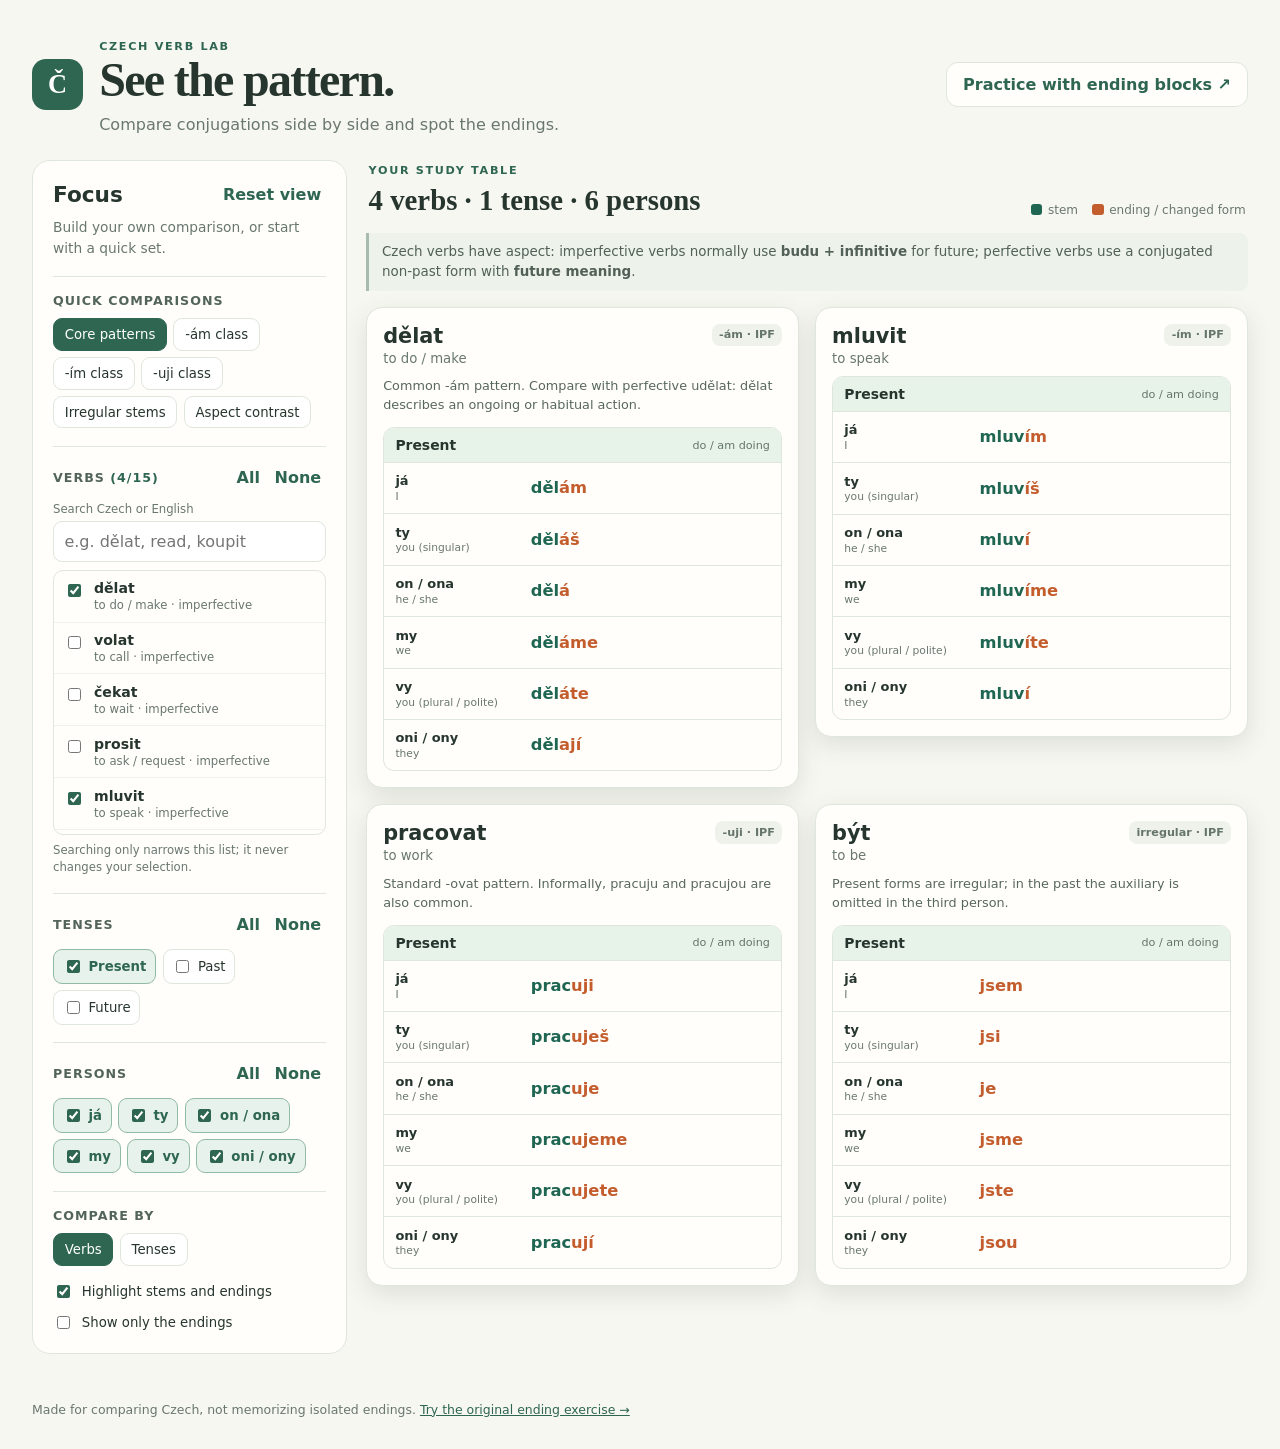
==== commit f6bedbfc: "Add endings-only comparison and aspect-focused quick view" ====
--- a/index.html
+++ b/index.html
@@ -83,6 +83,7 @@
           <button type="button" data-axis="tenses">Tenses</button>
         </div>
         <label class="toggle"><input type="checkbox" id="colorToggle" checked> <span>Highlight stems and endings</span></label>
+        <label class="toggle"><input type="checkbox" id="endingsOnly"> <span>Show only the endings</span></label>
       </section>
     </aside>
 
